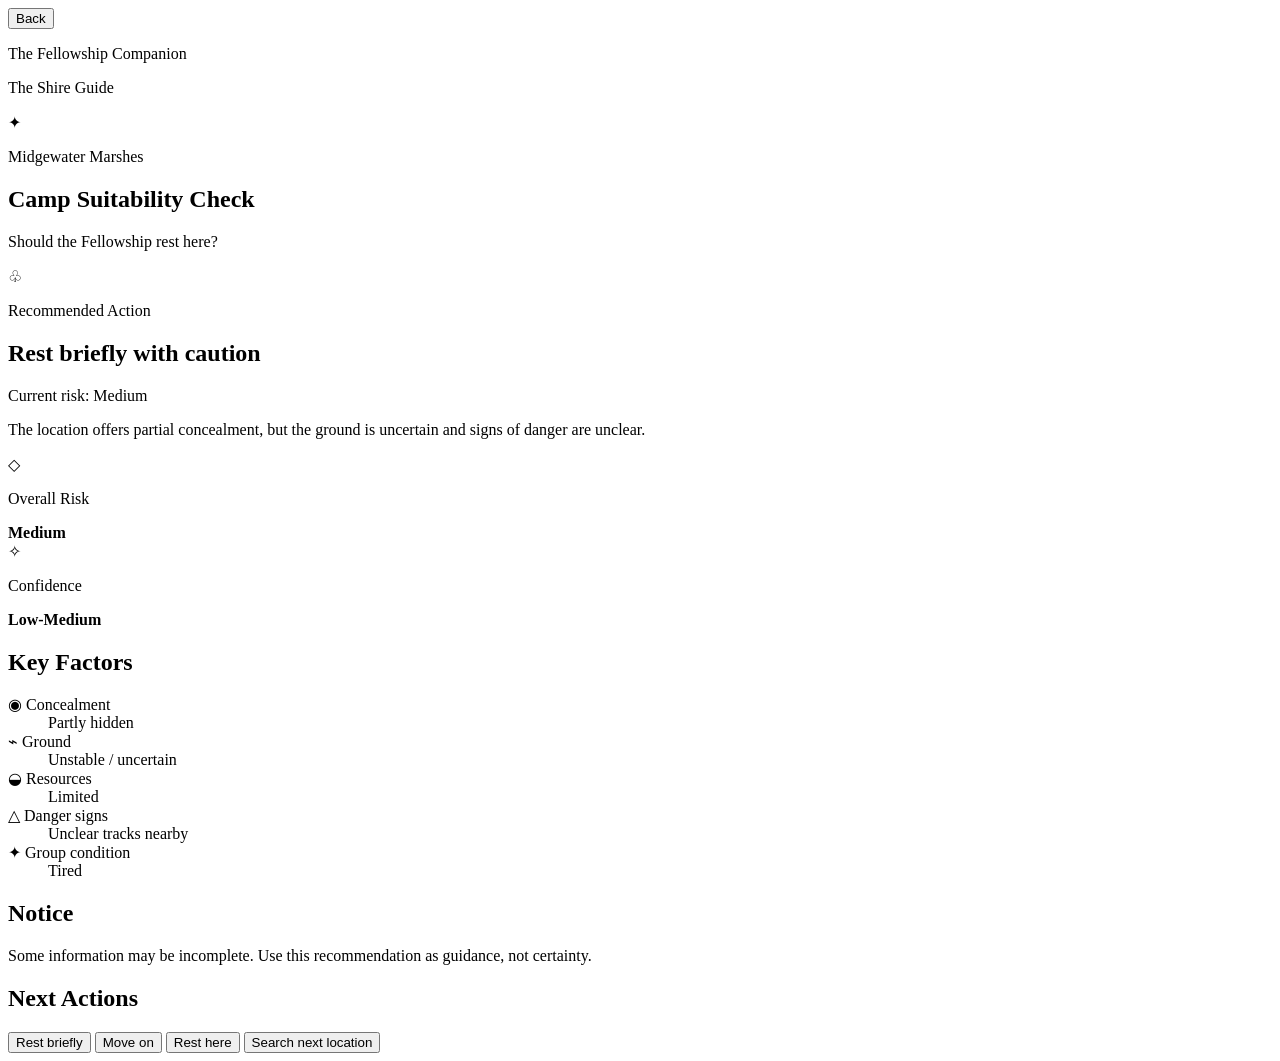
==== artifacts/artifact-3/src/interface.html @ 8a1e3d58 "Create interface.html" ====
<!DOCTYPE html>
<html lang="en">
  <head>
    <meta charset="UTF-8" />
    <meta name="viewport" content="width=device-width, initial-scale=1.0" />
    <title>The Shire Guide - Camp Suitability Check</title>
    <link rel="stylesheet" href="style.css" />
  </head>
  <body>
    <div class="page-frame">
      <header class="top-bar" aria-label="Screen header">
        <button class="back-button" type="button" aria-label="Go back">Back</button>
        <div class="system-mark" aria-label="System identity">
          <p class="companion-name">The Fellowship Companion</p>
          <p class="guide-name">The Shire Guide</p>
        </div>
      </header>

      <main class="screen">
        <section class="context" aria-labelledby="page-title">
          <p class="ornament">✦</p>
          <p class="area-label">Midgewater Marshes</p>
          <h1 id="page-title">Camp Suitability Check</h1>
          <p class="decision-question">Should the Fellowship rest here?</p>
        </section>

        <section class="recommendation" aria-labelledby="recommendation-title">
          <div class="tree-mark" aria-hidden="true">♧</div>
          <div>
            <p class="section-label">Recommended Action</p>
            <h2 id="recommendation-title">Rest briefly with caution</h2>
            <p class="confidence">Current risk: Medium</p>
          </div>
          <p class="recommendation-copy">
            The location offers partial concealment, but the ground is uncertain and signs of danger are unclear.
          </p>
        </section>

        <section class="summary-strip" aria-label="Decision summary">
          <div>
            <span class="summary-icon" aria-hidden="true">◇</span>
            <p>Overall Risk</p>
            <strong>Medium</strong>
          </div>
          <div>
            <span class="summary-icon" aria-hidden="true">✧</span>
            <p>Confidence</p>
            <strong>Low-Medium</strong>
          </div>
        </section>

        <section class="key-factors" aria-labelledby="factors-title">
          <h2 id="factors-title"><span></span>Key Factors<span></span></h2>
          <dl class="factor-list">
            <div class="factor concealment">
              <dt>
                <span class="factor-icon" aria-hidden="true">◉</span>
                Concealment
              </dt>
              <dd>Partly hidden</dd>
            </div>
            <div class="factor ground">
              <dt>
                <span class="factor-icon" aria-hidden="true">⌁</span>
                Ground
              </dt>
              <dd>Unstable / uncertain</dd>
            </div>
            <div class="factor resources">
              <dt>
                <span class="factor-icon" aria-hidden="true">◒</span>
                Resources
              </dt>
              <dd>Limited</dd>
            </div>
            <div class="factor danger">
              <dt>
                <span class="factor-icon" aria-hidden="true">△</span>
                Danger signs
              </dt>
              <dd>Unclear tracks nearby</dd>
            </div>
            <div class="factor condition">
              <dt>
                <span class="factor-icon" aria-hidden="true">✦</span>
                Group condition
              </dt>
              <dd>Tired</dd>
            </div>
          </dl>
        </section>

        <section class="notice" aria-labelledby="notice-title">
          <h2 id="notice-title">Notice</h2>
          <p>Some information may be incomplete. Use this recommendation as guidance, not certainty.</p>
        </section>

        <section class="actions" aria-labelledby="actions-title">
          <h2 id="actions-title"><span></span>Next Actions<span></span></h2>
          <div class="action-list">
            <button class="action recommended" type="button">Rest briefly</button>
            <button class="action" type="button">Move on</button>
            <button class="action risky" type="button">Rest here</button>
            <button class="action" type="button">Search next location</button>
          </div>
        </section>
      </main>
    </div>
  </body>
</html>
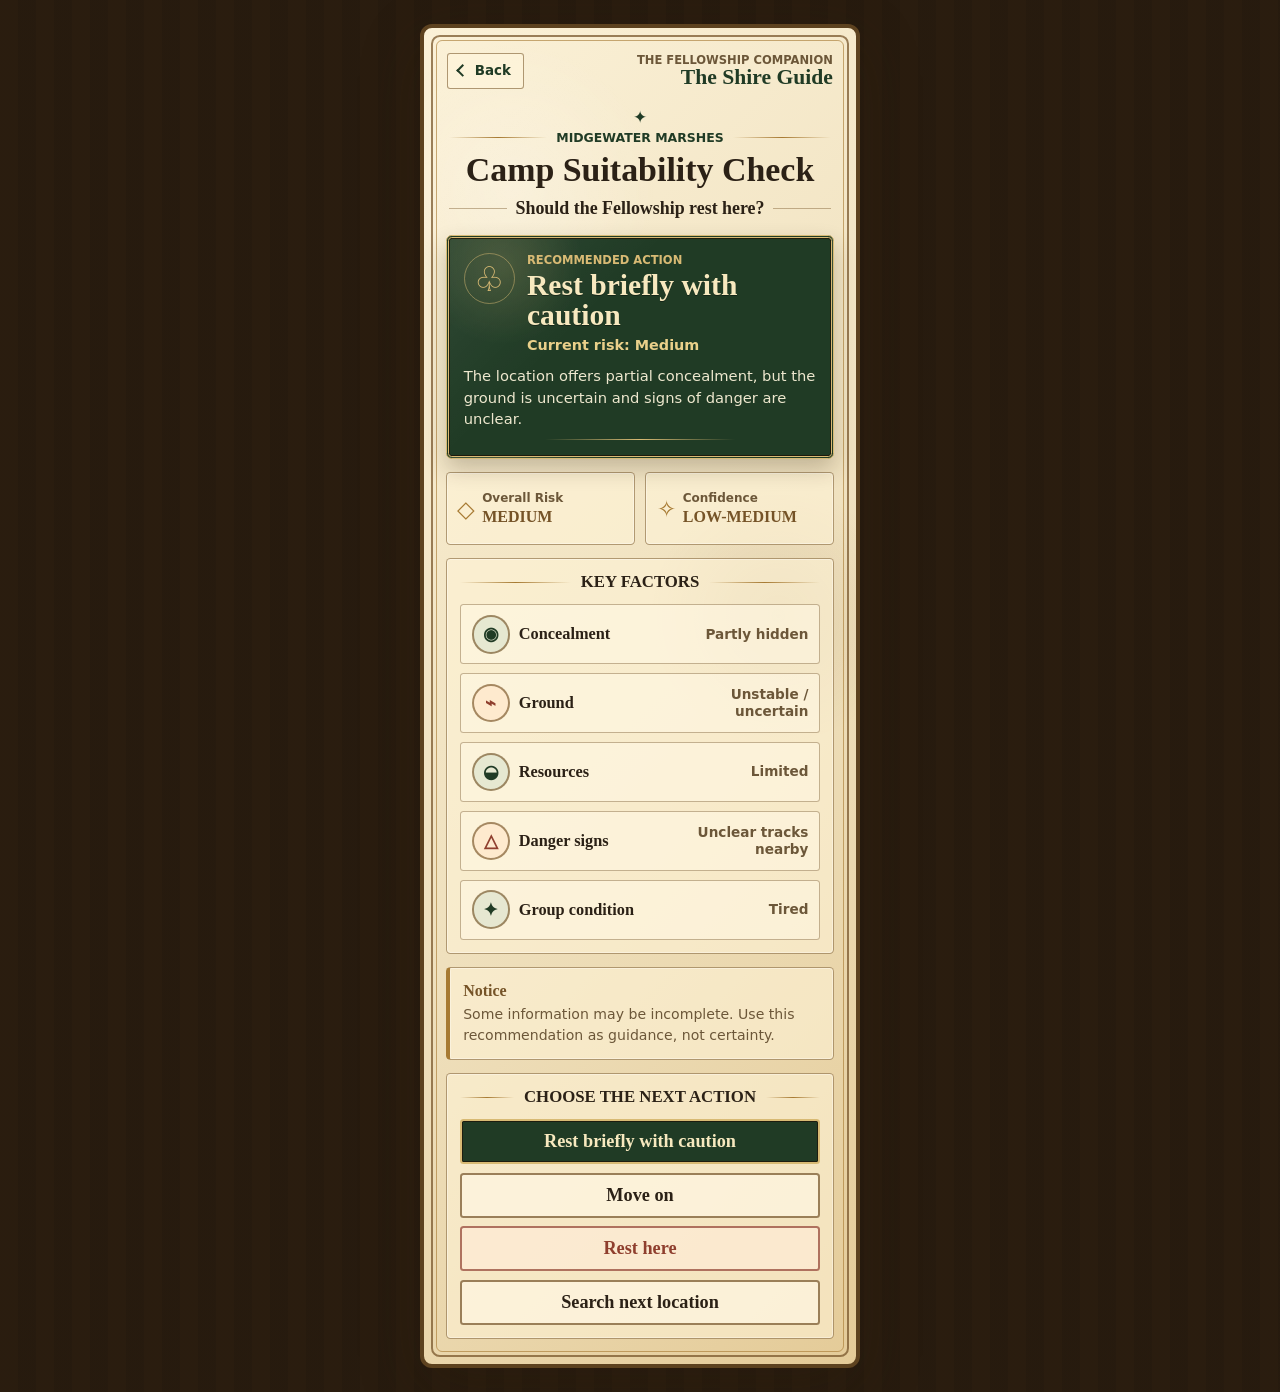
==== commit ee04f34f: "Update interface.html" ====
--- a/artifacts/artifact-3/src/interface.html
+++ b/artifacts/artifact-3/src/interface.html
@@ -96,9 +96,9 @@
         </section>
 
         <section class="actions" aria-labelledby="actions-title">
-          <h2 id="actions-title"><span></span>Next Actions<span></span></h2>
+          <h2 id="actions-title"><span></span>Choose the next Action<span></span></h2>
           <div class="action-list">
-            <button class="action recommended" type="button">Rest briefly</button>
+            <button class="action recommended" type="button">Rest briefly with caution</button>
             <button class="action" type="button">Move on</button>
             <button class="action risky" type="button">Rest here</button>
             <button class="action" type="button">Search next location</button>
--- a/artifacts/artifact-3/src/style.css
+++ b/artifacts/artifact-3/src/style.css
@@ -0,0 +1,468 @@
+* {
+  box-sizing: border-box;
+}
+
+:root {
+  --parchment: #efe0bd;
+  --parchment-light: #fbf1d7;
+  --parchment-deep: #d7bc82;
+  --ink: #2b2116;
+  --muted-ink: #6c5739;
+  --green: #203b25;
+  --green-soft: #d9e1cc;
+  --gold: #a77a32;
+  --gold-light: #d8ba74;
+  --brown: #755327;
+  --rust: #8f3f2e;
+  --shadow: rgba(44, 29, 9, 0.28);
+}
+
+html {
+  min-height: 100%;
+}
+
+body {
+  min-height: 100vh;
+  margin: 0;
+  color: var(--ink);
+  font-family: Georgia, "Times New Roman", serif;
+  background:
+    linear-gradient(rgba(33, 24, 13, 0.78), rgba(33, 24, 13, 0.78)),
+    repeating-linear-gradient(90deg, #4a2d16 0 18px, #3b2413 18px 36px);
+}
+
+button,
+a {
+  font: inherit;
+}
+
+.page-frame {
+  position: relative;
+  width: min(100%, 440px);
+  min-height: 100vh;
+  margin: 0 auto;
+  padding: 0.65rem;
+  background:
+    radial-gradient(circle at 20% 12%, rgba(255, 255, 255, 0.24), transparent 9rem),
+    radial-gradient(circle at 82% 44%, rgba(117, 83, 39, 0.11), transparent 8rem),
+    linear-gradient(135deg, var(--parchment-light), var(--parchment) 54%, #e4cb98);
+  border-left: 4px solid #5d421f;
+  border-right: 4px solid #5d421f;
+  box-shadow: 0 20px 60px var(--shadow);
+}
+
+/* Layered borders echo the reference document while keeping the mobile layout compact. */
+.page-frame::before,
+.page-frame::after {
+  position: absolute;
+  pointer-events: none;
+  content: "";
+}
+
+.page-frame::before {
+  inset: 0.45rem;
+  border: 2px solid rgba(117, 83, 39, 0.72);
+  border-radius: 0.55rem;
+}
+
+.page-frame::after {
+  inset: 0.78rem;
+  border: 1px solid rgba(167, 122, 50, 0.62);
+  border-radius: 0.38rem;
+}
+
+.top-bar,
+.screen {
+  position: relative;
+  z-index: 1;
+}
+
+.top-bar {
+  display: grid;
+  grid-template-columns: auto 1fr;
+  gap: 0.8rem;
+  align-items: center;
+  padding: 0.9rem 0.8rem 0.65rem;
+}
+
+.back-button {
+  display: inline-flex;
+  align-items: center;
+  min-height: 2.25rem;
+  padding: 0 0.78rem 0 0.64rem;
+  color: var(--green);
+  font-family: "Segoe UI", system-ui, sans-serif;
+  font-size: 0.84rem;
+  font-weight: 700;
+  text-decoration: none;
+  border: 1px solid rgba(117, 83, 39, 0.58);
+  border-radius: 0.2rem;
+  background: rgba(255, 246, 220, 0.62);
+}
+
+.back-button::before {
+  width: 0.45rem;
+  height: 0.45rem;
+  margin-right: 0.45rem;
+  content: "";
+  border-bottom: 2px solid currentColor;
+  border-left: 2px solid currentColor;
+  transform: rotate(45deg);
+}
+
+.system-mark {
+  text-align: right;
+}
+
+.system-mark p {
+  margin: 0;
+}
+
+.companion-name {
+  color: var(--muted-ink);
+  font-family: "Segoe UI", system-ui, sans-serif;
+  font-size: 0.72rem;
+  font-weight: 800;
+  text-transform: uppercase;
+}
+
+.guide-name {
+  color: var(--green);
+  font-size: 1.35rem;
+  font-weight: 700;
+  line-height: 1;
+}
+
+.screen {
+  display: grid;
+  gap: 0.8rem;
+  padding: 0.35rem 0.7rem 0.9rem;
+}
+
+.context {
+  text-align: center;
+  padding: 0.3rem 0.2rem 0.2rem;
+}
+
+.ornament {
+  margin: 0;
+  color: var(--green);
+  font-size: 1.05rem;
+  line-height: 1;
+}
+
+.area-label {
+  display: grid;
+  grid-template-columns: 1fr auto 1fr;
+  gap: 0.55rem;
+  align-items: center;
+  margin: 0.25rem 0 0;
+  color: var(--green);
+  font-family: "Segoe UI", system-ui, sans-serif;
+  font-size: 0.78rem;
+  font-weight: 850;
+  text-transform: uppercase;
+}
+
+.area-label::before,
+.area-label::after {
+  height: 1px;
+  content: "";
+  background: linear-gradient(90deg, transparent, var(--gold), transparent);
+}
+
+.context h1 {
+  margin: 0.45rem 0 0;
+  font-size: 2.12rem;
+  line-height: 0.98;
+}
+
+.decision-question {
+  display: grid;
+  grid-template-columns: 1fr auto 1fr;
+  gap: 0.5rem;
+  align-items: center;
+  margin: 0.75rem 0 0;
+  color: var(--ink);
+  font-size: 1.12rem;
+  font-weight: 700;
+}
+
+.decision-question::before,
+.decision-question::after {
+  height: 1px;
+  content: "";
+  background: rgba(117, 83, 39, 0.42);
+}
+
+.recommendation {
+  position: relative;
+  overflow: hidden;
+  display: grid;
+  grid-template-columns: auto 1fr;
+  gap: 0.75rem;
+  padding: 0.95rem;
+  color: #f7e9bf;
+  background:
+    linear-gradient(135deg, rgba(255, 255, 255, 0.07), transparent 36%),
+    radial-gradient(circle at 14% 12%, rgba(216, 186, 116, 0.18), transparent 5rem),
+    var(--green);
+  border: 3px double var(--gold-light);
+  border-radius: 0.35rem;
+  box-shadow: inset 0 0 0 1px rgba(28, 19, 8, 0.8), 0 10px 22px rgba(47, 35, 14, 0.24);
+}
+
+.recommendation::after {
+  grid-column: 1 / -1;
+  justify-self: center;
+  width: 54%;
+  height: 1px;
+  margin-top: -0.15rem;
+  content: "";
+  background: linear-gradient(90deg, transparent, var(--gold-light), transparent);
+}
+
+.tree-mark {
+  display: grid;
+  place-items: center;
+  width: 3.2rem;
+  height: 3.2rem;
+  color: var(--gold-light);
+  font-size: 2.15rem;
+  border: 1px solid rgba(216, 186, 116, 0.5);
+  border-radius: 50%;
+}
+
+.section-label,
+.confidence,
+.summary-strip p {
+  font-family: "Segoe UI", system-ui, sans-serif;
+}
+
+.section-label {
+  margin: 0;
+  color: var(--gold-light);
+  font-size: 0.72rem;
+  font-weight: 850;
+  text-transform: uppercase;
+}
+
+.recommendation h2 {
+  margin: 0.2rem 0 0;
+  font-size: 1.85rem;
+  line-height: 1.02;
+  text-shadow: 0 1px 0 rgba(0, 0, 0, 0.35);
+}
+
+.confidence {
+  margin: 0.42rem 0 0;
+  color: #ead08a;
+  font-size: 0.9rem;
+  font-weight: 800;
+}
+
+.recommendation-copy {
+  grid-column: 1 / -1;
+  margin: 0;
+  color: rgba(255, 246, 220, 0.92);
+  font-family: "Segoe UI", system-ui, sans-serif;
+  font-size: 0.92rem;
+  line-height: 1.45;
+}
+
+.summary-strip {
+  display: grid;
+  grid-template-columns: 1fr 1fr;
+  gap: 0.65rem;
+}
+
+.summary-strip > div,
+.key-factors,
+.notice,
+.actions {
+  background: rgba(255, 244, 216, 0.56);
+  border: 1px solid rgba(117, 83, 39, 0.55);
+  border-radius: 0.28rem;
+  box-shadow: inset 0 0 0 1px rgba(255, 255, 255, 0.34);
+}
+
+.summary-strip > div {
+  min-height: 4.55rem;
+  display: grid;
+  grid-template-columns: auto 1fr;
+  gap: 0.15rem 0.45rem;
+  align-content: center;
+  padding: 0.65rem;
+}
+
+.summary-icon {
+  grid-row: span 2;
+  align-self: center;
+  color: var(--gold);
+  font-size: 1.45rem;
+}
+
+.summary-strip p {
+  margin: 0;
+  color: var(--muted-ink);
+  font-size: 0.75rem;
+  font-weight: 800;
+}
+
+.summary-strip strong {
+  color: var(--brown);
+  font-size: 1rem;
+  text-transform: uppercase;
+}
+
+.key-factors,
+.notice,
+.actions {
+  padding: 0.85rem;
+}
+
+.key-factors h2,
+.actions h2 {
+  display: grid;
+  grid-template-columns: 1fr auto 1fr;
+  gap: 0.6rem;
+  align-items: center;
+  margin: 0 0 0.75rem;
+  color: var(--ink);
+  font-size: 1.05rem;
+  text-align: center;
+  text-transform: uppercase;
+}
+
+.key-factors h2 span,
+.actions h2 span {
+  height: 1px;
+  background: linear-gradient(90deg, transparent, var(--gold), transparent);
+}
+
+.factor-list {
+  display: grid;
+  gap: 0.55rem;
+  margin: 0;
+}
+
+.factor {
+  display: grid;
+  grid-template-columns: minmax(0, 1fr) auto;
+  gap: 0.75rem;
+  align-items: center;
+  min-height: 3.75rem;
+  padding: 0.52rem 0.65rem;
+  border: 1px solid rgba(117, 83, 39, 0.42);
+  border-radius: 0.22rem;
+  background: rgba(255, 248, 229, 0.56);
+}
+
+.factor dt {
+  display: grid;
+  grid-template-columns: auto 1fr;
+  gap: 0.55rem;
+  align-items: center;
+  color: var(--ink);
+  font-size: 1.02rem;
+  font-weight: 700;
+}
+
+.factor-icon {
+  display: grid;
+  place-items: center;
+  width: 2.4rem;
+  height: 2.4rem;
+  color: var(--green);
+  font-size: 1.15rem;
+  border: 2px solid rgba(117, 83, 39, 0.65);
+  border-radius: 50%;
+  background: rgba(217, 225, 204, 0.64);
+}
+
+.factor dd {
+  margin: 0;
+  max-width: 8.5rem;
+  color: var(--muted-ink);
+  font-family: "Segoe UI", system-ui, sans-serif;
+  font-size: 0.85rem;
+  font-weight: 800;
+  line-height: 1.25;
+  text-align: right;
+}
+
+.ground .factor-icon,
+.danger .factor-icon {
+  color: var(--rust);
+  background: rgba(255, 231, 202, 0.72);
+}
+
+.notice {
+  display: grid;
+  gap: 0.3rem;
+  border-left: 4px solid var(--gold);
+}
+
+.notice h2 {
+  margin: 0;
+  color: var(--brown);
+  font-size: 1rem;
+}
+
+.notice p {
+  margin: 0;
+  color: var(--muted-ink);
+  font-family: "Segoe UI", system-ui, sans-serif;
+  font-size: 0.88rem;
+  line-height: 1.45;
+}
+
+.action-list {
+  display: grid;
+  gap: 0.55rem;
+}
+
+.action {
+  width: 100%;
+  min-height: 2.75rem;
+  padding: 0.62rem 0.8rem;
+  color: var(--ink);
+  font-size: 1.14rem;
+  font-weight: 700;
+  border: 2px double rgba(117, 83, 39, 0.72);
+  border-radius: 0.22rem;
+  background: rgba(255, 248, 229, 0.65);
+  cursor: default;
+}
+
+.action.recommended {
+  color: #f7e9bf;
+  background: var(--green);
+  border-color: var(--gold-light);
+  box-shadow: inset 0 0 0 1px rgba(28, 19, 8, 0.72);
+}
+
+.action.risky {
+  color: var(--rust);
+  border-color: rgba(143, 63, 46, 0.7);
+  background: rgba(255, 236, 216, 0.62);
+}
+
+.back-button:focus-visible,
+.action:focus-visible {
+  outline: 3px solid rgba(167, 122, 50, 0.45);
+  outline-offset: 2px;
+}
+
+@media (min-width: 700px) {
+  body {
+    padding: 1.5rem 0;
+  }
+
+  .page-frame {
+    min-height: auto;
+    border-top: 4px solid #5d421f;
+    border-bottom: 4px solid #5d421f;
+    border-radius: 0.75rem;
+  }
+}
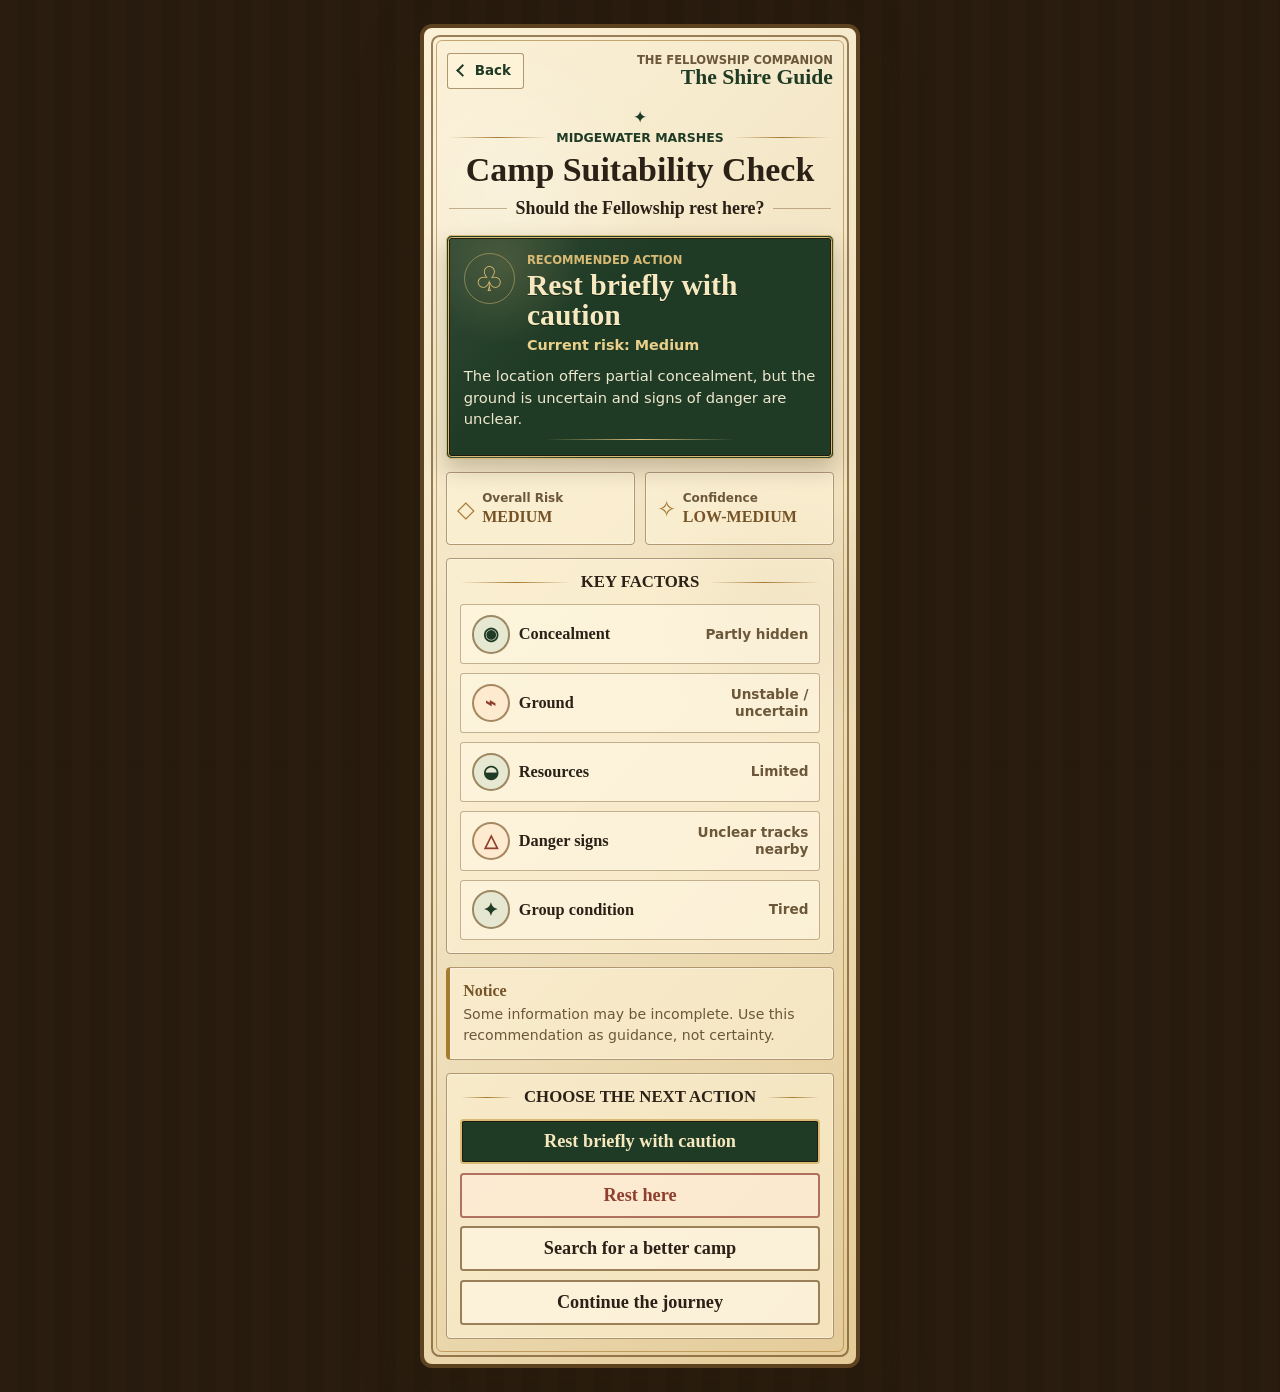
==== commit dad8c3dc: "Update interface.html" ====
--- a/artifacts/artifact-3/src/interface.html
+++ b/artifacts/artifact-3/src/interface.html
@@ -99,12 +99,13 @@
           <h2 id="actions-title"><span></span>Choose the next Action<span></span></h2>
           <div class="action-list">
             <button class="action recommended" type="button">Rest briefly with caution</button>
-            <button class="action" type="button">Move on</button>
             <button class="action risky" type="button">Rest here</button>
-            <button class="action" type="button">Search next location</button>
+            <button class="action" type="button">Search for a better camp</button>
+            <button class="action" type="button">Continue the journey</button>
           </div>
         </section>
       </main>
     </div>
   </body>
 </html>
+
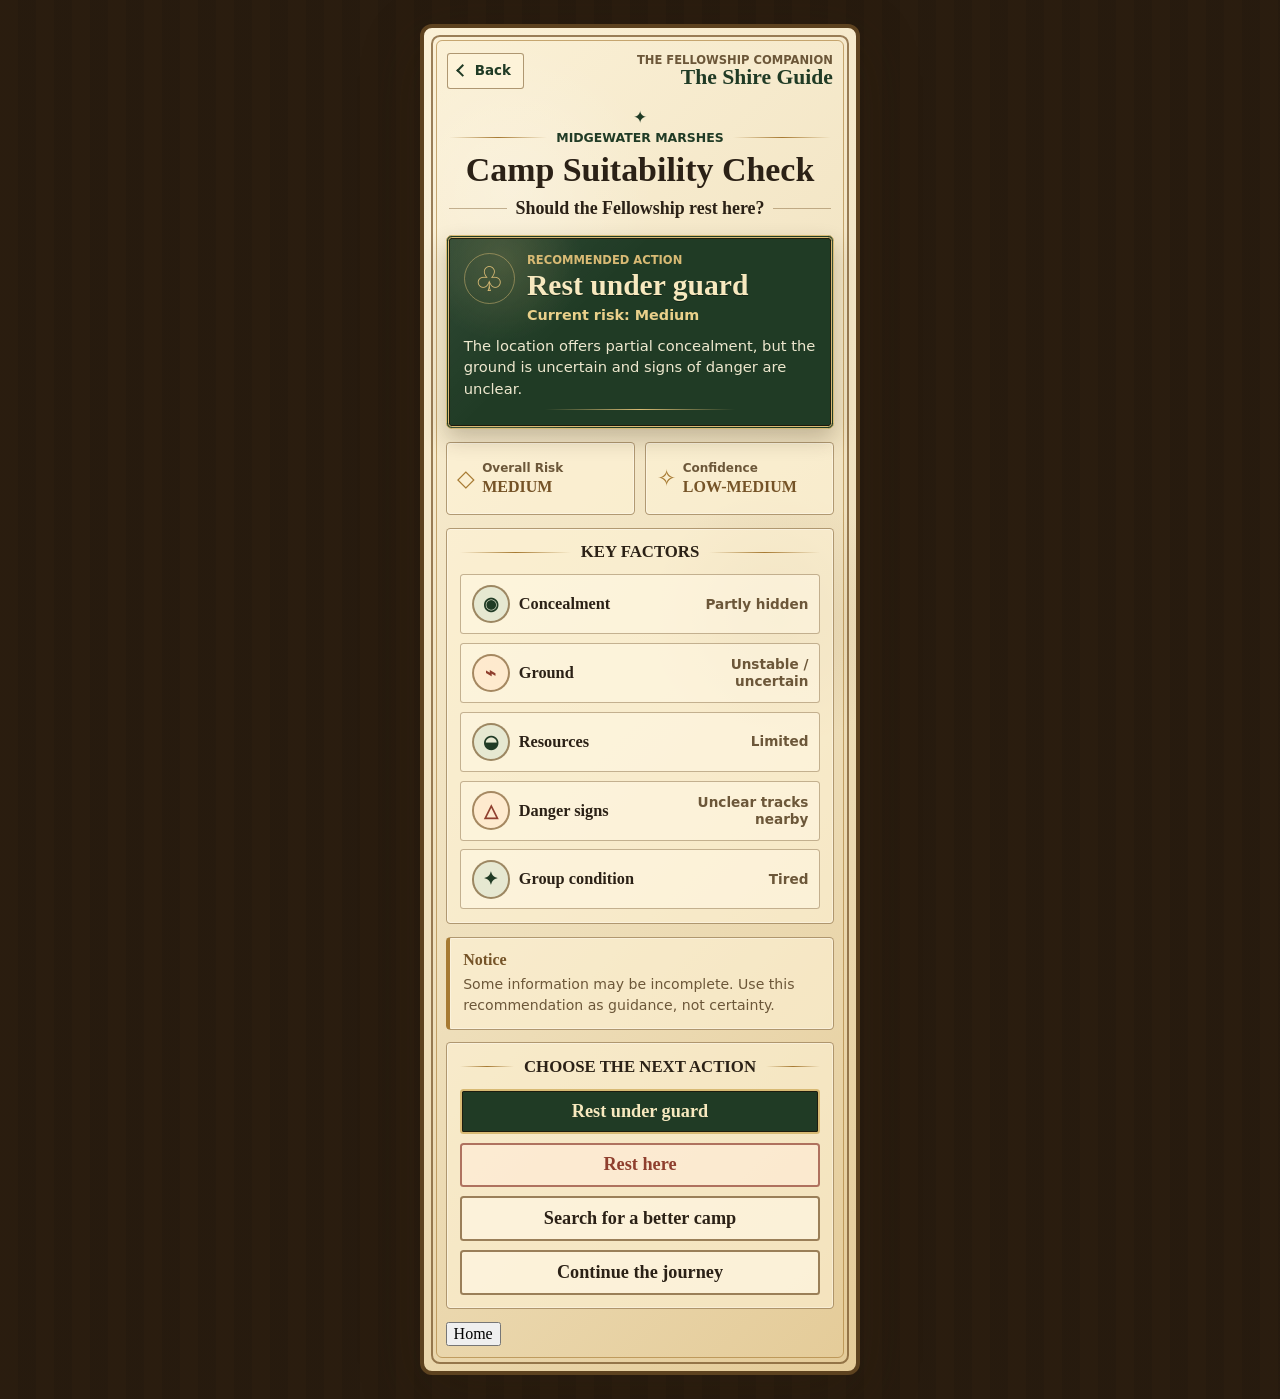
==== commit 6d1b481e: "Update interface.html" ====
--- a/artifacts/artifact-3/src/interface.html
+++ b/artifacts/artifact-3/src/interface.html
@@ -28,7 +28,7 @@
           <div class="tree-mark" aria-hidden="true">♧</div>
           <div>
             <p class="section-label">Recommended Action</p>
-            <h2 id="recommendation-title">Rest briefly with caution</h2>
+            <h2 id="recommendation-title">Rest under guard</h2>
             <p class="confidence">Current risk: Medium</p>
           </div>
           <p class="recommendation-copy">
@@ -98,14 +98,17 @@
         <section class="actions" aria-labelledby="actions-title">
           <h2 id="actions-title"><span></span>Choose the next Action<span></span></h2>
           <div class="action-list">
-            <button class="action recommended" type="button">Rest briefly with caution</button>
+            <button class="action recommended" type="button">Rest under guard</button>
             <button class="action risky" type="button">Rest here</button>
             <button class="action" type="button">Search for a better camp</button>
             <button class="action" type="button">Continue the journey</button>
           </div>
         </section>
+
+        <nav class="home-navigation" aria-label="Home navigation">
+          <button class="home-button" type="button">Home</button>
+        </nav>
       </main>
     </div>
   </body>
 </html>
-
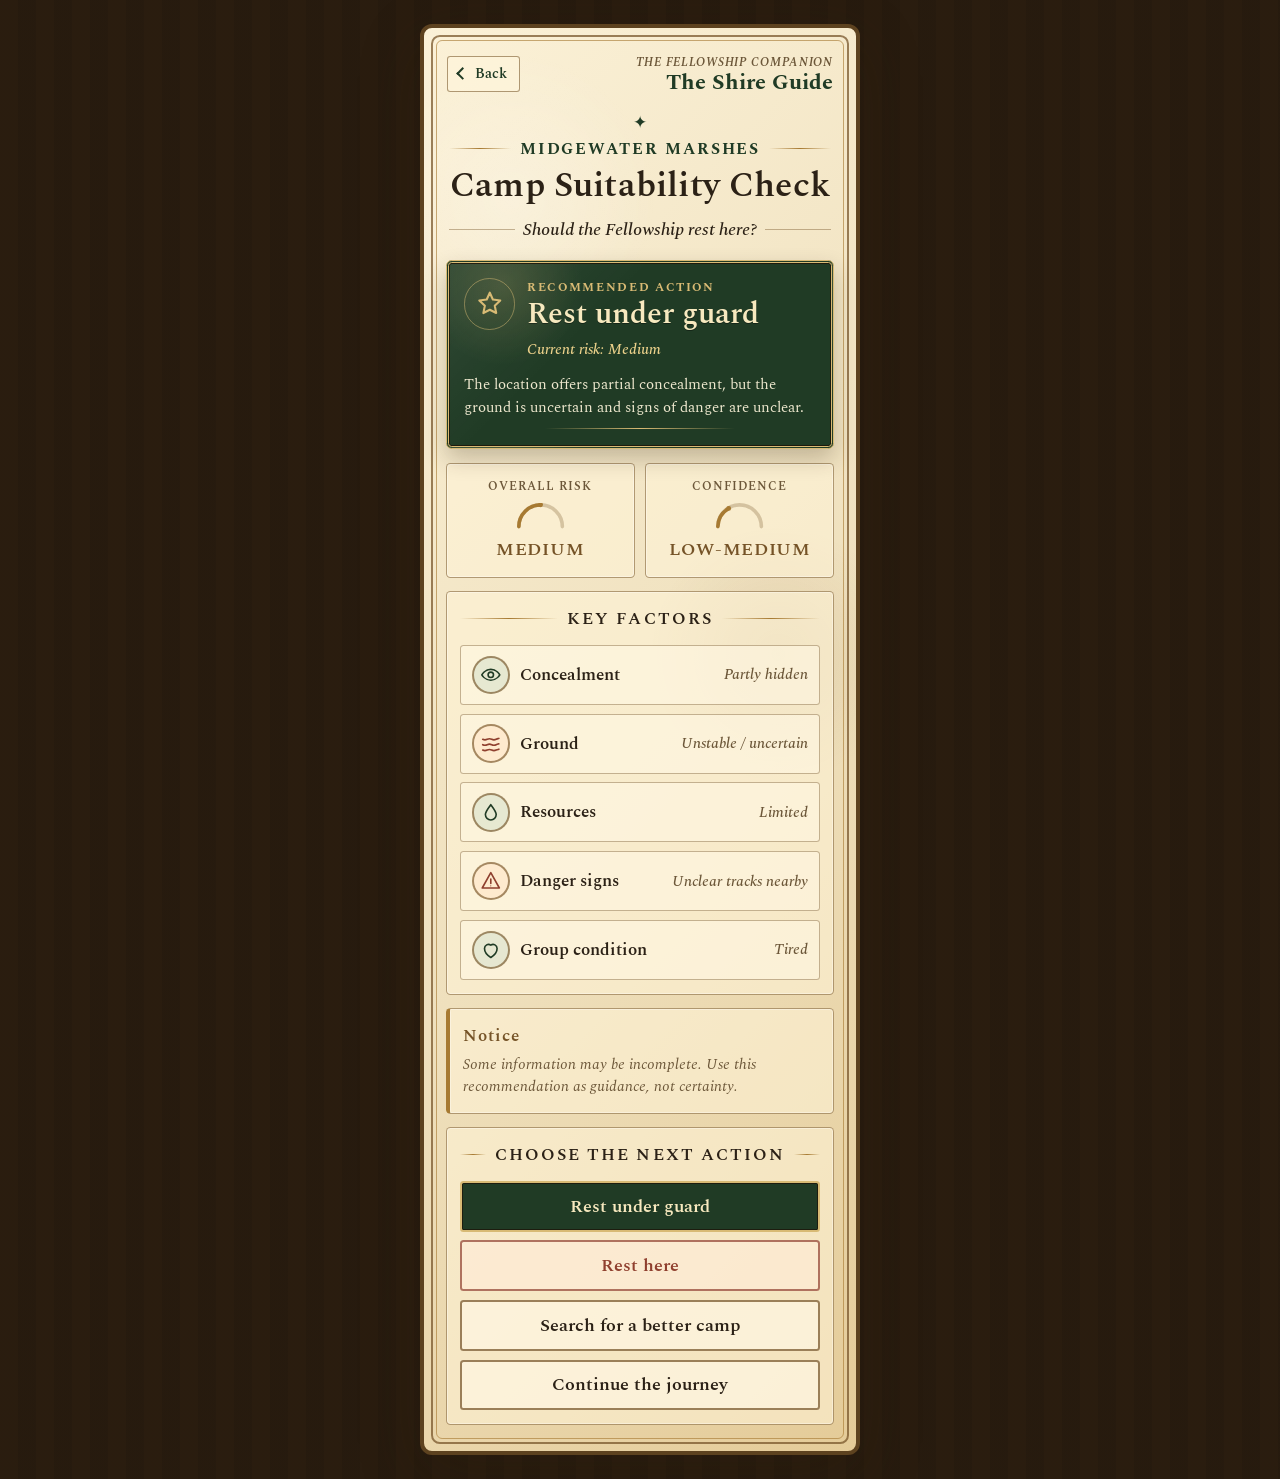
==== commit 24e9a34c: "New font, new icons, no home button" ====
--- a/artifacts/artifact-3/src/interface.html
+++ b/artifacts/artifact-3/src/interface.html
@@ -4,6 +4,12 @@
     <meta charset="UTF-8" />
     <meta name="viewport" content="width=device-width, initial-scale=1.0" />
     <title>The Shire Guide - Camp Suitability Check</title>
+    <link rel="preconnect" href="https://fonts.googleapis.com" />
+    <link rel="preconnect" href="https://fonts.gstatic.com" crossorigin />
+    <link
+      href="https://fonts.googleapis.com/css2?family=Spectral:ital,wght@0,400;0,500;0,600;0,700;0,800;1,400&display=swap"
+      rel="stylesheet"
+    />
     <link rel="stylesheet" href="style.css" />
   </head>
   <body>
@@ -25,7 +31,11 @@
         </section>
 
         <section class="recommendation" aria-labelledby="recommendation-title">
-          <div class="tree-mark" aria-hidden="true">♧</div>
+          <div class="tree-mark" aria-hidden="true">
+            <svg viewBox="0 0 24 24" fill="none" stroke="currentColor" stroke-width="1.7" stroke-linecap="round" stroke-linejoin="round">
+              <path d="M12 3l2.5 5.5 6 .8-4.5 4.2 1.2 6L12 16.8 6.8 19.5 8 13.5 3.5 9.3l6-.8z" />
+            </svg>
+          </div>
           <div>
             <p class="section-label">Recommended Action</p>
             <h2 id="recommendation-title">Rest under guard</h2>
@@ -38,13 +48,21 @@
 
         <section class="summary-strip" aria-label="Decision summary">
           <div>
-            <span class="summary-icon" aria-hidden="true">◇</span>
             <p>Overall Risk</p>
+            <svg class="gauge" viewBox="0 0 56 30" aria-hidden="true">
+              <path d="M4 26 A 24 24 0 0 1 52 26" fill="none" stroke="rgba(117,83,39,0.28)" stroke-width="4" stroke-linecap="round" />
+              <path d="M4 26 A 24 24 0 0 1 28 2" fill="none" stroke="currentColor" stroke-width="4" stroke-linecap="round" />
+              <circle cx="28" cy="2" r="2.6" fill="currentColor" />
+            </svg>
             <strong>Medium</strong>
           </div>
           <div>
-            <span class="summary-icon" aria-hidden="true">✧</span>
             <p>Confidence</p>
+            <svg class="gauge" viewBox="0 0 56 30" aria-hidden="true">
+              <path d="M4 26 A 24 24 0 0 1 52 26" fill="none" stroke="rgba(117,83,39,0.28)" stroke-width="4" stroke-linecap="round" />
+              <path d="M4 26 A 24 24 0 0 1 16 6" fill="none" stroke="currentColor" stroke-width="4" stroke-linecap="round" />
+              <circle cx="16" cy="6" r="2.6" fill="currentColor" />
+            </svg>
             <strong>Low-Medium</strong>
           </div>
         </section>
@@ -54,35 +72,60 @@
           <dl class="factor-list">
             <div class="factor concealment">
               <dt>
-                <span class="factor-icon" aria-hidden="true">◉</span>
+                <span class="factor-icon" aria-hidden="true">
+                  <svg viewBox="0 0 24 24" fill="none" stroke="currentColor" stroke-width="1.8" stroke-linecap="round" stroke-linejoin="round">
+                    <path d="M2 12s3.5-6 10-6 10 6 10 6-3.5 6-10 6S2 12 2 12z" />
+                    <circle cx="12" cy="12" r="3" />
+                  </svg>
+                </span>
                 Concealment
               </dt>
               <dd>Partly hidden</dd>
             </div>
             <div class="factor ground">
               <dt>
-                <span class="factor-icon" aria-hidden="true">⌁</span>
+                <span class="factor-icon" aria-hidden="true">
+                  <svg viewBox="0 0 24 24" fill="none" stroke="currentColor" stroke-width="1.8" stroke-linecap="round" stroke-linejoin="round">
+                    <path d="M3 7c2 1 3 1 5 0s3-1 5 0 3 1 5 0 2-.5 3-1" />
+                    <path d="M3 13c2 1 3 1 5 0s3-1 5 0 3 1 5 0 2-.5 3-1" />
+                    <path d="M3 19c2 1 3 1 5 0s3-1 5 0 3 1 5 0 2-.5 3-1" />
+                  </svg>
+                </span>
                 Ground
               </dt>
               <dd>Unstable / uncertain</dd>
             </div>
             <div class="factor resources">
               <dt>
-                <span class="factor-icon" aria-hidden="true">◒</span>
+                <span class="factor-icon" aria-hidden="true">
+                  <svg viewBox="0 0 24 24" fill="none" stroke="currentColor" stroke-width="1.8" stroke-linecap="round" stroke-linejoin="round">
+                    <path d="M12 3c-3 4-6 7.5-6 11a6 6 0 0 0 12 0c0-3.5-3-7-6-11z" />
+                  </svg>
+                </span>
                 Resources
               </dt>
               <dd>Limited</dd>
             </div>
             <div class="factor danger">
               <dt>
-                <span class="factor-icon" aria-hidden="true">△</span>
+                <span class="factor-icon" aria-hidden="true">
+                  <svg viewBox="0 0 24 24" fill="none" stroke="currentColor" stroke-width="1.8" stroke-linecap="round" stroke-linejoin="round">
+                    <path d="M12 3 2.5 20h19L12 3z" />
+                    <path d="M12 10v5" />
+                    <circle cx="12" cy="17.6" r="0.6" fill="currentColor" stroke="none" />
+                  </svg>
+                </span>
                 Danger signs
               </dt>
               <dd>Unclear tracks nearby</dd>
             </div>
             <div class="factor condition">
               <dt>
-                <span class="factor-icon" aria-hidden="true">✦</span>
+                <span class="factor-icon" aria-hidden="true">
+                  <svg viewBox="0 0 24 24" fill="none" stroke="currentColor" stroke-width="1.8" stroke-linecap="round" stroke-linejoin="round">
+                    <path d="M12 20.5s-7-4.4-7-10A4.5 4.5 0 0 1 12 6.8 4.5 4.5 0 0 1 19 10.5c0 5.6-7 10-7 10z" />
+                  </svg>
+                </span>
                 Group condition
               </dt>
               <dd>Tired</dd>
@@ -104,10 +147,6 @@
             <button class="action" type="button">Continue the journey</button>
           </div>
         </section>
-
-        <nav class="home-navigation" aria-label="Home navigation">
-          <button class="home-button" type="button">Home</button>
-        </nav>
       </main>
     </div>
   </body>
--- a/artifacts/artifact-3/src/style.css
+++ b/artifacts/artifact-3/src/style.css
@@ -15,6 +15,7 @@
   --brown: #755327;
   --rust: #8f3f2e;
   --shadow: rgba(44, 29, 9, 0.28);
+  --font-serif: "Spectral", Georgia, "Times New Roman", serif;
 }
 
 html {
@@ -25,7 +26,7 @@
   min-height: 100vh;
   margin: 0;
   color: var(--ink);
-  font-family: Georgia, "Times New Roman", serif;
+  font-family: var(--font-serif);
   background:
     linear-gradient(rgba(33, 24, 13, 0.78), rgba(33, 24, 13, 0.78)),
     repeating-linear-gradient(90deg, #4a2d16 0 18px, #3b2413 18px 36px);
@@ -91,9 +92,9 @@
   min-height: 2.25rem;
   padding: 0 0.78rem 0 0.64rem;
   color: var(--green);
-  font-family: "Segoe UI", system-ui, sans-serif;
-  font-size: 0.84rem;
-  font-weight: 700;
+  font-family: var(--font-serif);
+  font-size: 0.9rem;
+  font-weight: 600;
   text-decoration: none;
   border: 1px solid rgba(117, 83, 39, 0.58);
   border-radius: 0.2rem;
@@ -120,23 +121,25 @@
 
 .companion-name {
   color: var(--muted-ink);
-  font-family: "Segoe UI", system-ui, sans-serif;
-  font-size: 0.72rem;
-  font-weight: 800;
+  font-family: var(--font-serif);
+  font-size: 0.74rem;
+  font-weight: 600;
+  font-style: italic;
+  letter-spacing: 0.06em;
   text-transform: uppercase;
 }
 
 .guide-name {
   color: var(--green);
-  font-size: 1.35rem;
+  font-size: 1.4rem;
   font-weight: 700;
-  line-height: 1;
+  line-height: 1.05;
 }
 
 .screen {
   display: grid;
-  gap: 0.8rem;
-  padding: 0.35rem 0.7rem 0.9rem;
+  gap: 0.85rem;
+  padding: 0.35rem 0.7rem 1rem;
 }
 
 .context {
@@ -156,11 +159,12 @@
   grid-template-columns: 1fr auto 1fr;
   gap: 0.55rem;
   align-items: center;
-  margin: 0.25rem 0 0;
+  margin: 0.3rem 0 0;
   color: var(--green);
-  font-family: "Segoe UI", system-ui, sans-serif;
-  font-size: 0.78rem;
-  font-weight: 850;
+  font-family: var(--font-serif);
+  font-size: 1rem;
+  font-weight: 700;
+  letter-spacing: 0.12em;
   text-transform: uppercase;
 }
 
@@ -172,9 +176,11 @@
 }
 
 .context h1 {
-  margin: 0.45rem 0 0;
-  font-size: 2.12rem;
-  line-height: 0.98;
+  margin: 0.5rem 0 0;
+  font-size: 2.18rem;
+  font-weight: 600;
+  line-height: 1;
+  letter-spacing: 0.005em;
 }
 
 .decision-question {
@@ -182,10 +188,11 @@
   grid-template-columns: 1fr auto 1fr;
   gap: 0.5rem;
   align-items: center;
-  margin: 0.75rem 0 0;
+  margin: 0.8rem 0 0;
   color: var(--ink);
   font-size: 1.12rem;
-  font-weight: 700;
+  font-style: italic;
+  font-weight: 500;
 }
 
 .decision-question::before,
@@ -228,46 +235,51 @@
   width: 3.2rem;
   height: 3.2rem;
   color: var(--gold-light);
-  font-size: 2.15rem;
   border: 1px solid rgba(216, 186, 116, 0.5);
   border-radius: 50%;
 }
 
-.section-label,
-.confidence,
-.summary-strip p {
-  font-family: "Segoe UI", system-ui, sans-serif;
+.tree-mark svg {
+  width: 1.85rem;
+  height: 1.85rem;
+  display: block;
 }
 
 .section-label {
   margin: 0;
   color: var(--gold-light);
-  font-size: 0.72rem;
-  font-weight: 850;
+  font-family: var(--font-serif);
+  font-size: 0.74rem;
+  font-weight: 700;
+  letter-spacing: 0.14em;
   text-transform: uppercase;
 }
 
 .recommendation h2 {
-  margin: 0.2rem 0 0;
+  margin: 0.22rem 0 0;
   font-size: 1.85rem;
-  line-height: 1.02;
+  font-weight: 600;
+  line-height: 1.04;
   text-shadow: 0 1px 0 rgba(0, 0, 0, 0.35);
 }
 
 .confidence {
-  margin: 0.42rem 0 0;
+  margin: 0.45rem 0 0;
   color: #ead08a;
-  font-size: 0.9rem;
-  font-weight: 800;
+  font-family: var(--font-serif);
+  font-size: 0.95rem;
+  font-style: italic;
+  font-weight: 500;
 }
 
 .recommendation-copy {
   grid-column: 1 / -1;
   margin: 0;
   color: rgba(255, 246, 220, 0.92);
-  font-family: "Segoe UI", system-ui, sans-serif;
-  font-size: 0.92rem;
-  line-height: 1.45;
+  font-family: var(--font-serif);
+  font-size: 0.96rem;
+  font-weight: 400;
+  line-height: 1.5;
 }
 
 .summary-strip {
@@ -287,31 +299,38 @@
 }
 
 .summary-strip > div {
-  min-height: 4.55rem;
-  display: grid;
-  grid-template-columns: auto 1fr;
-  gap: 0.15rem 0.45rem;
-  align-content: center;
-  padding: 0.65rem;
-}
-
-.summary-icon {
-  grid-row: span 2;
-  align-self: center;
+  min-height: 6rem;
+  display: flex;
+  flex-direction: column;
+  align-items: center;
+  justify-content: center;
+  gap: 0.4rem;
+  padding: 0.85rem 0.75rem;
+  text-align: center;
   color: var(--gold);
-  font-size: 1.45rem;
+}
+
+.gauge {
+  width: 3.2rem;
+  height: 1.7rem;
+  display: block;
 }
 
 .summary-strip p {
   margin: 0;
   color: var(--muted-ink);
-  font-size: 0.75rem;
-  font-weight: 800;
+  font-family: var(--font-serif);
+  font-size: 0.78rem;
+  font-weight: 600;
+  letter-spacing: 0.08em;
+  text-transform: uppercase;
 }
 
 .summary-strip strong {
   color: var(--brown);
-  font-size: 1rem;
+  font-size: 1.1rem;
+  font-weight: 600;
+  letter-spacing: 0.04em;
   text-transform: uppercase;
 }
 
@@ -327,9 +346,11 @@
   grid-template-columns: 1fr auto 1fr;
   gap: 0.6rem;
   align-items: center;
-  margin: 0 0 0.75rem;
+  margin: 0 0 0.8rem;
   color: var(--ink);
   font-size: 1.05rem;
+  font-weight: 600;
+  letter-spacing: 0.12em;
   text-align: center;
   text-transform: uppercase;
 }
@@ -361,11 +382,11 @@
 .factor dt {
   display: grid;
   grid-template-columns: auto 1fr;
-  gap: 0.55rem;
+  gap: 0.65rem;
   align-items: center;
   color: var(--ink);
-  font-size: 1.02rem;
-  font-weight: 700;
+  font-size: 1.05rem;
+  font-weight: 600;
 }
 
 .factor-icon {
@@ -374,20 +395,26 @@
   width: 2.4rem;
   height: 2.4rem;
   color: var(--green);
-  font-size: 1.15rem;
   border: 2px solid rgba(117, 83, 39, 0.65);
   border-radius: 50%;
   background: rgba(217, 225, 204, 0.64);
 }
 
+.factor-icon svg {
+  width: 1.35rem;
+  height: 1.35rem;
+  display: block;
+}
+
 .factor dd {
   margin: 0;
   max-width: 8.5rem;
   color: var(--muted-ink);
-  font-family: "Segoe UI", system-ui, sans-serif;
-  font-size: 0.85rem;
-  font-weight: 800;
-  line-height: 1.25;
+  font-family: var(--font-serif);
+  font-size: 0.92rem;
+  font-style: italic;
+  font-weight: 500;
+  line-height: 1.3;
   text-align: right;
 }
 
@@ -406,15 +433,19 @@
 .notice h2 {
   margin: 0;
   color: var(--brown);
-  font-size: 1rem;
+  font-size: 1.05rem;
+  font-weight: 600;
+  letter-spacing: 0.06em;
 }
 
 .notice p {
   margin: 0;
   color: var(--muted-ink);
-  font-family: "Segoe UI", system-ui, sans-serif;
-  font-size: 0.88rem;
-  line-height: 1.45;
+  font-family: var(--font-serif);
+  font-size: 0.95rem;
+  font-style: italic;
+  font-weight: 400;
+  line-height: 1.5;
 }
 
 .action-list {
@@ -427,8 +458,9 @@
   min-height: 2.75rem;
   padding: 0.62rem 0.8rem;
   color: var(--ink);
+  font-family: var(--font-serif);
   font-size: 1.14rem;
-  font-weight: 700;
+  font-weight: 600;
   border: 2px double rgba(117, 83, 39, 0.72);
   border-radius: 0.22rem;
   background: rgba(255, 248, 229, 0.65);
